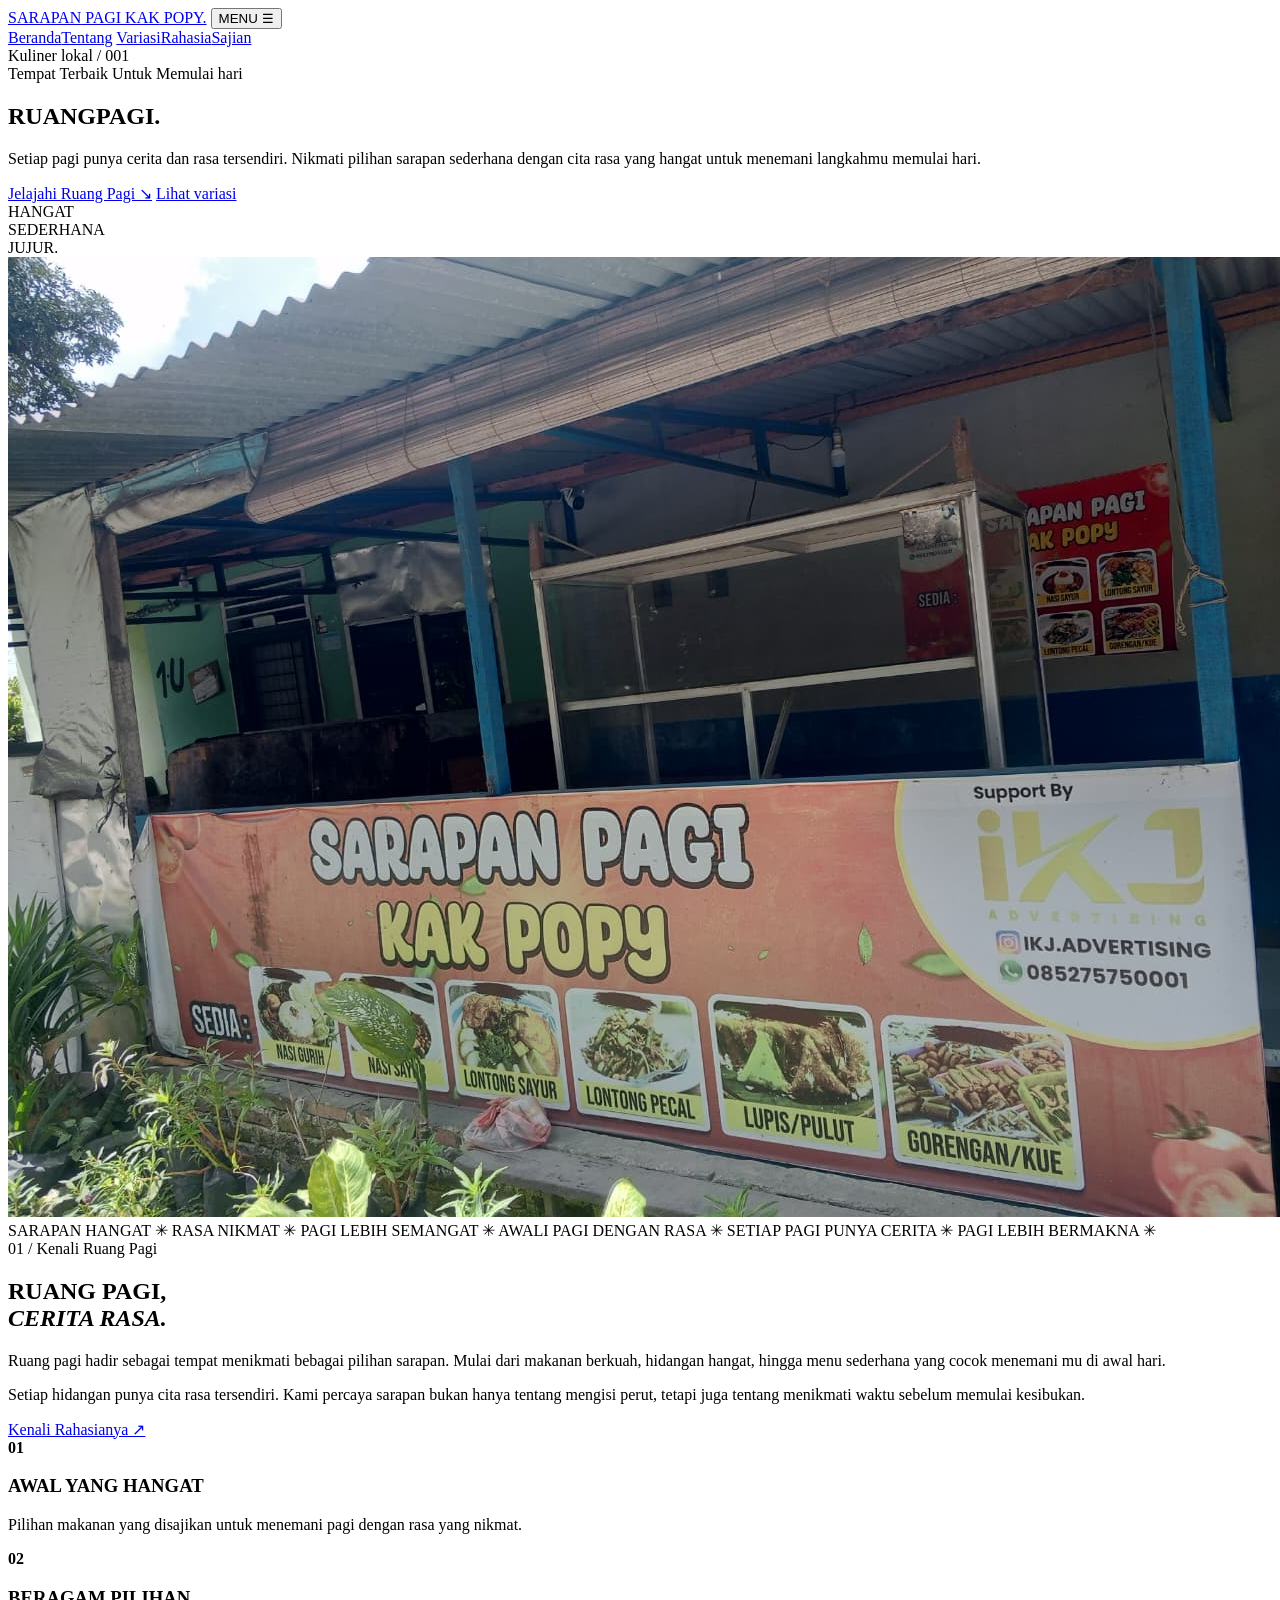
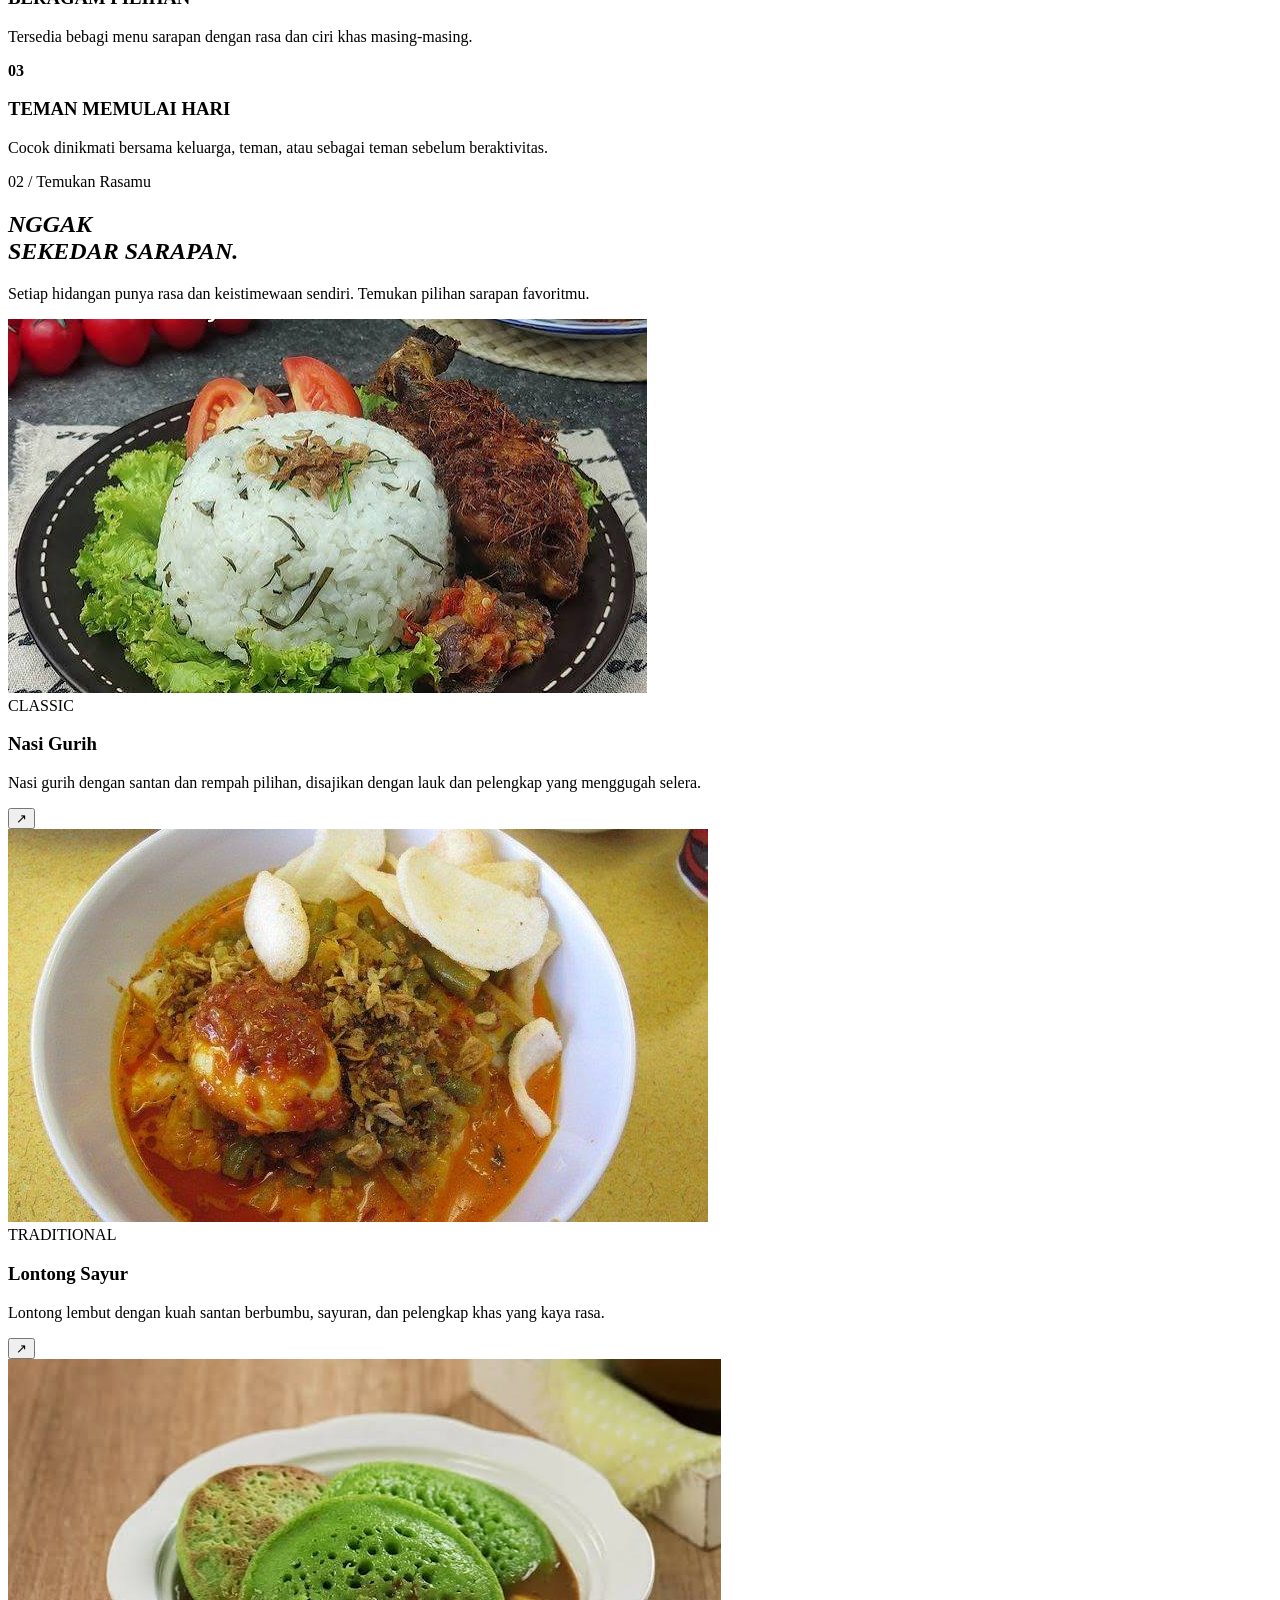
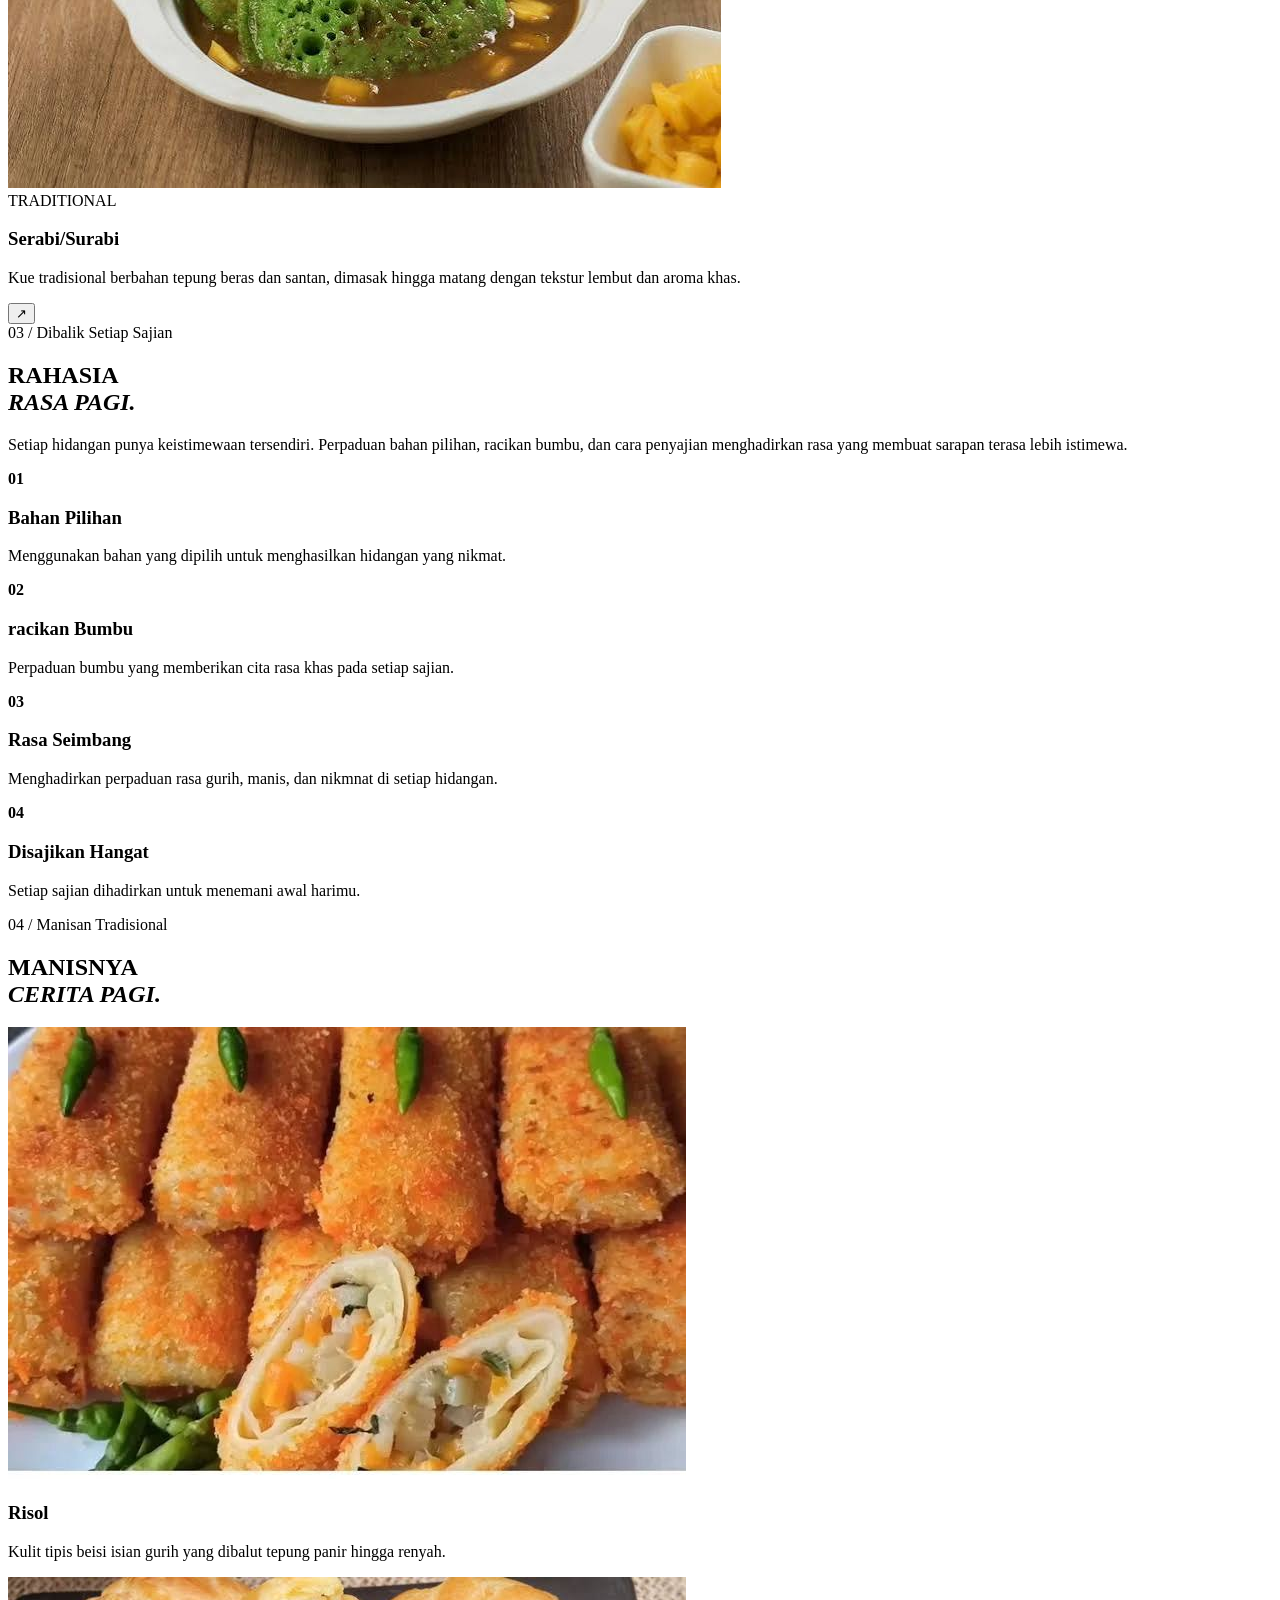
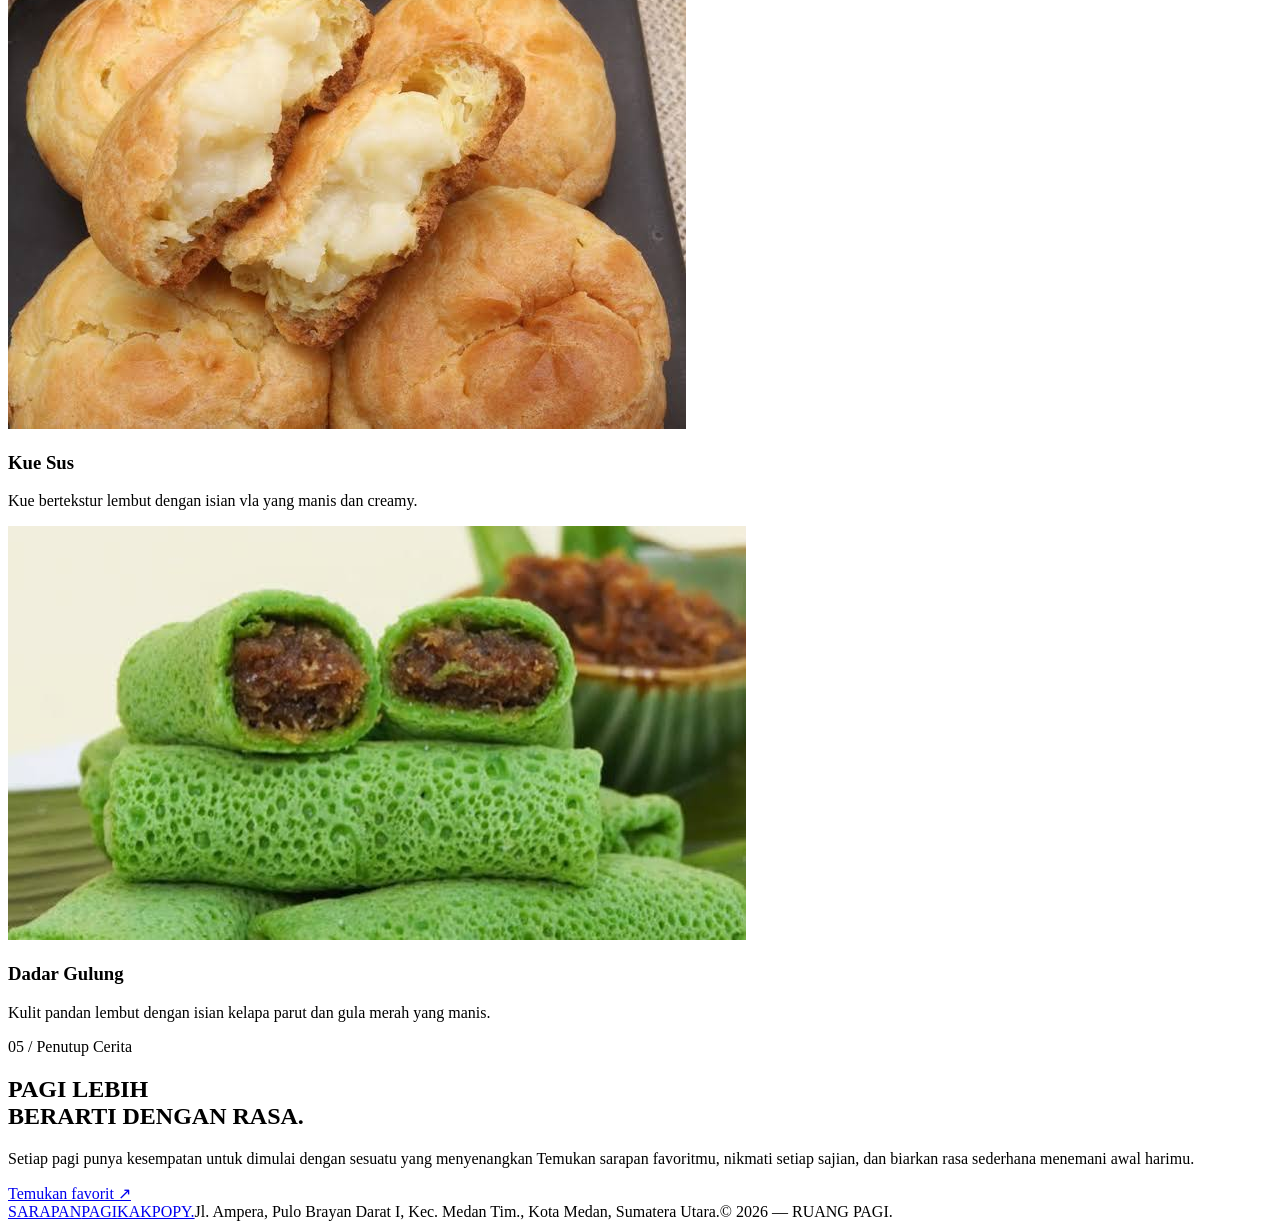
==== index.html @ 819cec2d "Add files via upload" ====
<!DOCTYPE html>
<html lang="id">
<head>
  <meta charset="UTF-8">
  <meta name="viewport" content="width=device-width, initial-scale=1.0">
  <meta name="theme-color" content="#171715">
  <title>RUANGPAGI</title>
  <link rel="stylesheet" href="css/style.css">
</head>
<body>
  <header class="wrap topbar">
    <a class="brand" href="#beranda">SARAPAN<span> PAGI KAK</span> POPY.</a>
    <button class="menu-toggle" id="menuToggle" aria-label="Buka menu">MENU ☰</button>
    <nav id="nav">
      <a href="#beranda">Beranda</a><a href="#tentang">Tentang</a>
      <a href="#variasi">Variasi</a><a href="#Rahasia">Rahasia</a><a href="#Sajian">Sajian</a>
    </nav>
    <span class="eyebrow header-note">Kuliner lokal / 001</span>
  </header>

  <main>
    <section class="wrap hero" id="beranda">
      <div class="hero-copy">
        <div class="eyebrow"> Tempat Terbaik Untuk Memulai hari</div>
        <h1>RUANG<span>PAGI.</span></h1>
        <p>Setiap pagi punya cerita dan rasa tersendiri. Nikmati pilihan sarapan sederhana dengan cita rasa yang hangat untuk menemani langkahmu memulai hari.</p>
        <div class="actions">
          <a class="btn" href="#tentang">Jelajahi Ruang Pagi ↘</a>
          <a class="btn alt" href="#variasi">Lihat variasi</a>
        </div>
      </div>
      <div class="hero-art">
        <div
        class="stamp">HANGAT<br>SEDERHANA<br>JUJUR.<br>
      </div>
        <img
          src="assets/POTO TOKO.jpeg"
          alt="poto toko"
          class="poto-toko"
        >
    </section>
    <div class="ticker">
      <span> SARAPAN HANGAT ✳ RASA NIKMAT ✳ PAGI LEBIH SEMANGAT ✳ AWALI PAGI DENGAN RASA ✳ SETIAP PAGI PUNYA CERITA ✳ PAGI LEBIH BERMAKNA ✳</span>
    </div>
    <section class="section" id="tentang">
      <div class="wrap grid2">
        <div>
          <div class="eyebrow">01 / Kenali Ruang Pagi</div>
          <h2>RUANG PAGI,<br><em>CERITA RASA.</em></h2>
          <p class="copy">Ruang pagi hadir sebagai tempat menikmati bebagai pilihan sarapan. Mulai dari makanan berkuah, hidangan hangat, hingga menu sederhana yang cocok menemani mu di awal hari.</p>
          <p class="copy">Setiap hidangan punya cita rasa tersendiri. Kami percaya sarapan bukan hanya tentang mengisi perut, tetapi juga tentang menikmati waktu sebelum memulai kesibukan.</p>
          <a class="btn" href="#Rahasia">Kenali Rahasianya ↗</a>
        </div>
        <div class="facts">
          <article class="fact"><strong>01</strong><div><h3>AWAL YANG HANGAT</h3><p>Pilihan makanan yang disajikan untuk menemani pagi dengan rasa yang nikmat.</p></div></article>
          <article class="fact"><strong>02</strong><div><h3>BERAGAM PILIHAN</h3><p>Tersedia bebagi menu sarapan dengan rasa dan ciri khas masing-masing.</p></div></article>
          <article class="fact"><strong>03</strong><div><h3>TEMAN MEMULAI HARI</h3><p>Cocok dinikmati bersama keluarga, teman, atau sebagai teman sebelum beraktivitas.</p></div></article>
        </div>
      </div>
    </section>

    <section class="section menu-section" id="variasi">
      <div class="wrap">
        <div class="eyebrow">02 / Temukan Rasamu</div>
        <h2><em>NGGAK</em><br><em>SEKEDAR SARAPAN.</em></h2>
        <p class="copy">Setiap hidangan punya rasa dan keistimewaan sendiri. Temukan pilihan sarapan favoritmu.</p>
        <div class="cards">
          <article class="card"><div class="food-art">
            <img src="assets/Nasi Gurih.jpg" alt="Nasi Gurih" class="menu-photo"></div>
            <div class="card-body">
            <span class="tag">CLASSIC</span><h3>Nasi Gurih</h3><p>Nasi gurih dengan santan dan rempah pilihan, disajikan dengan lauk dan pelengkap yang menggugah selera.</p>
            <button aria-label="Pilih Nasi Gurih" data-choice="Nasi Gurih">↗</button>
          </div></article>
          <article class="card"><div class="food-art">
            <img src="assets/Lontong Sayur.jpg" alt="Lontong Sayur" class="menu-photo"></div>
            <div class="card-body">
            <span class="tag">TRADITIONAL</span><h3>Lontong Sayur</h3><p>Lontong lembut dengan kuah santan berbumbu, sayuran, dan pelengkap khas yang kaya rasa.</p>
            <button aria-label="Pilih Lontong Sayur" data-choice="Lontong Sayur">↗</button>
          </div></article>
          <article class="card"><div class="food-art">
            <img src="assets/Serabi.jpg" alt="Serabi" class="menu-photo"></div>
            <div class="card-body">
            <span class="tag">TRADITIONAL</span><h3>Serabi/Surabi</h3><p>Kue tradisional berbahan tepung beras dan santan, dimasak hingga matang dengan tekstur lembut dan aroma khas.</p>
            <button aria-label="Pilih Serabi/Surabi" data-choice="Serabi/Surabi">↗</button>
          </div></article>
        </div>
      </div>
    </section>

    <section class="section" id="Rahasia">
      <div class="wrap recipe">
        <div><div class="eyebrow">03 / Dibalik Setiap Sajian</div><h2>RAHASIA<br><em>RASA PAGI.</em></h2><p class="copy">Setiap hidangan punya keistimewaan tersendiri. Perpaduan bahan pilihan, racikan bumbu, dan cara penyajian menghadirkan rasa yang membuat sarapan terasa lebih istimewa. </p></div>
        <div class="steps">
          <article class="step"><b>01</b><div><h3>Bahan Pilihan</h3><p>Menggunakan bahan yang dipilih untuk menghasilkan hidangan yang nikmat.</p></div></article>
          <article class="step"><b>02</b><div><h3>racikan Bumbu</h3><p>Perpaduan bumbu yang memberikan cita rasa khas pada setiap sajian.</p></div></article>
          <article class="step"><b>03</b><div><h3>Rasa Seimbang</h3><p>Menghadirkan perpaduan rasa gurih, manis, dan nikmnat di setiap hidangan.</p></div></article>
          <article class="step"><b>04</b><div><h3>Disajikan Hangat</h3><p>Setiap sajian dihadirkan untuk menemani awal harimu.</p></div></article>
        </div>
      </div>
    </section>

    <section class="section" id="Sajian">
      <div class="wrap"><div class="eyebrow">04 / Manisan Tradisional</div><h2>MANISNYA<br><em>CERITA PAGI.</em></h2>
        <div class="gallery">   
          <div class="gallery-item">
            <img src="assets/Risol.jpg" alt="Risol">
            <h3>Risol</h3><p>Kulit tipis beisi isian gurih yang dibalut tepung panir hingga renyah.</p>
          </div>
          <div class="gallery-item">
            <img src="assets/Kue Sus.jpg" alt="Kue Sus">
            <h3>Kue Sus</h3><p>Kue bertekstur lembut dengan isian vla yang manis dan creamy.</p>
          </div>
          <div class="gallery-item">
            <img src="assets/Dadar Gulung.jpg" alt="Dadar Gulung">
            <h3>Dadar Gulung</h3><p>Kulit pandan lembut dengan isian kelapa parut dan gula merah yang manis.</p>
          </div>
    </section>

    <section class="contact" id="kontak"><div class="wrap">
      <div class="eyebrow">05 / Penutup Cerita</div><h2>PAGI LEBIH<br>BERARTI DENGAN RASA.</h2>
      <p>Setiap pagi punya kesempatan untuk dimulai dengan sesuatu yang menyenangkan Temukan sarapan favoritmu, nikmati setiap sajian, dan biarkan rasa sederhana menemani awal harimu.</p>
      <a class="btn" href="#variasi">Temukan favorit ↗</a>
    </div></section>
  </main>

  <footer class="wrap"><a class="brand" href="#beranda">SARAPAN<span>PAGI</span>KAKPOPY.</a><span>Jl. Ampera, Pulo Brayan Darat I, Kec. Medan Tim., Kota Medan, Sumatera Utara.</span><span>© 2026 — RUANG PAGI.</span></footer>
  <div class="toast" id="toast" role="status"></div>
  <script src="js/script.js"></script>
</body>
</html>
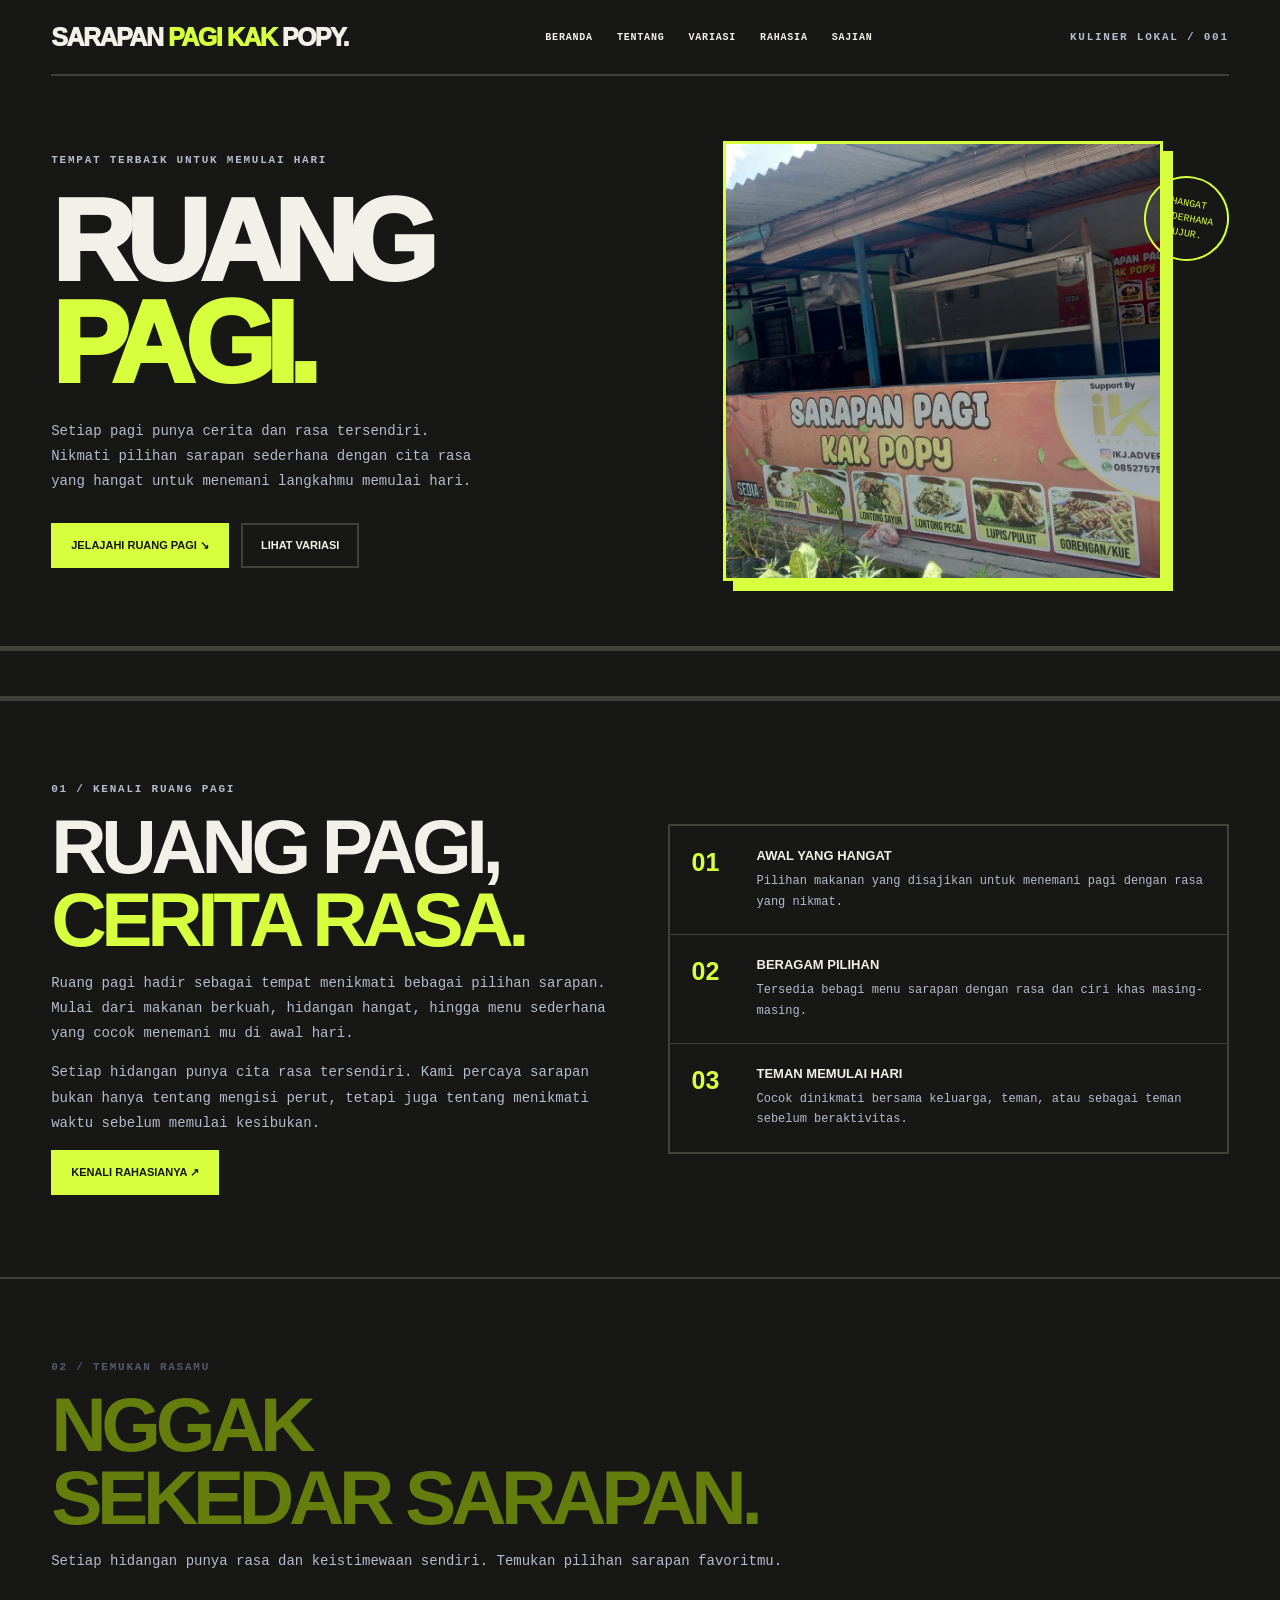
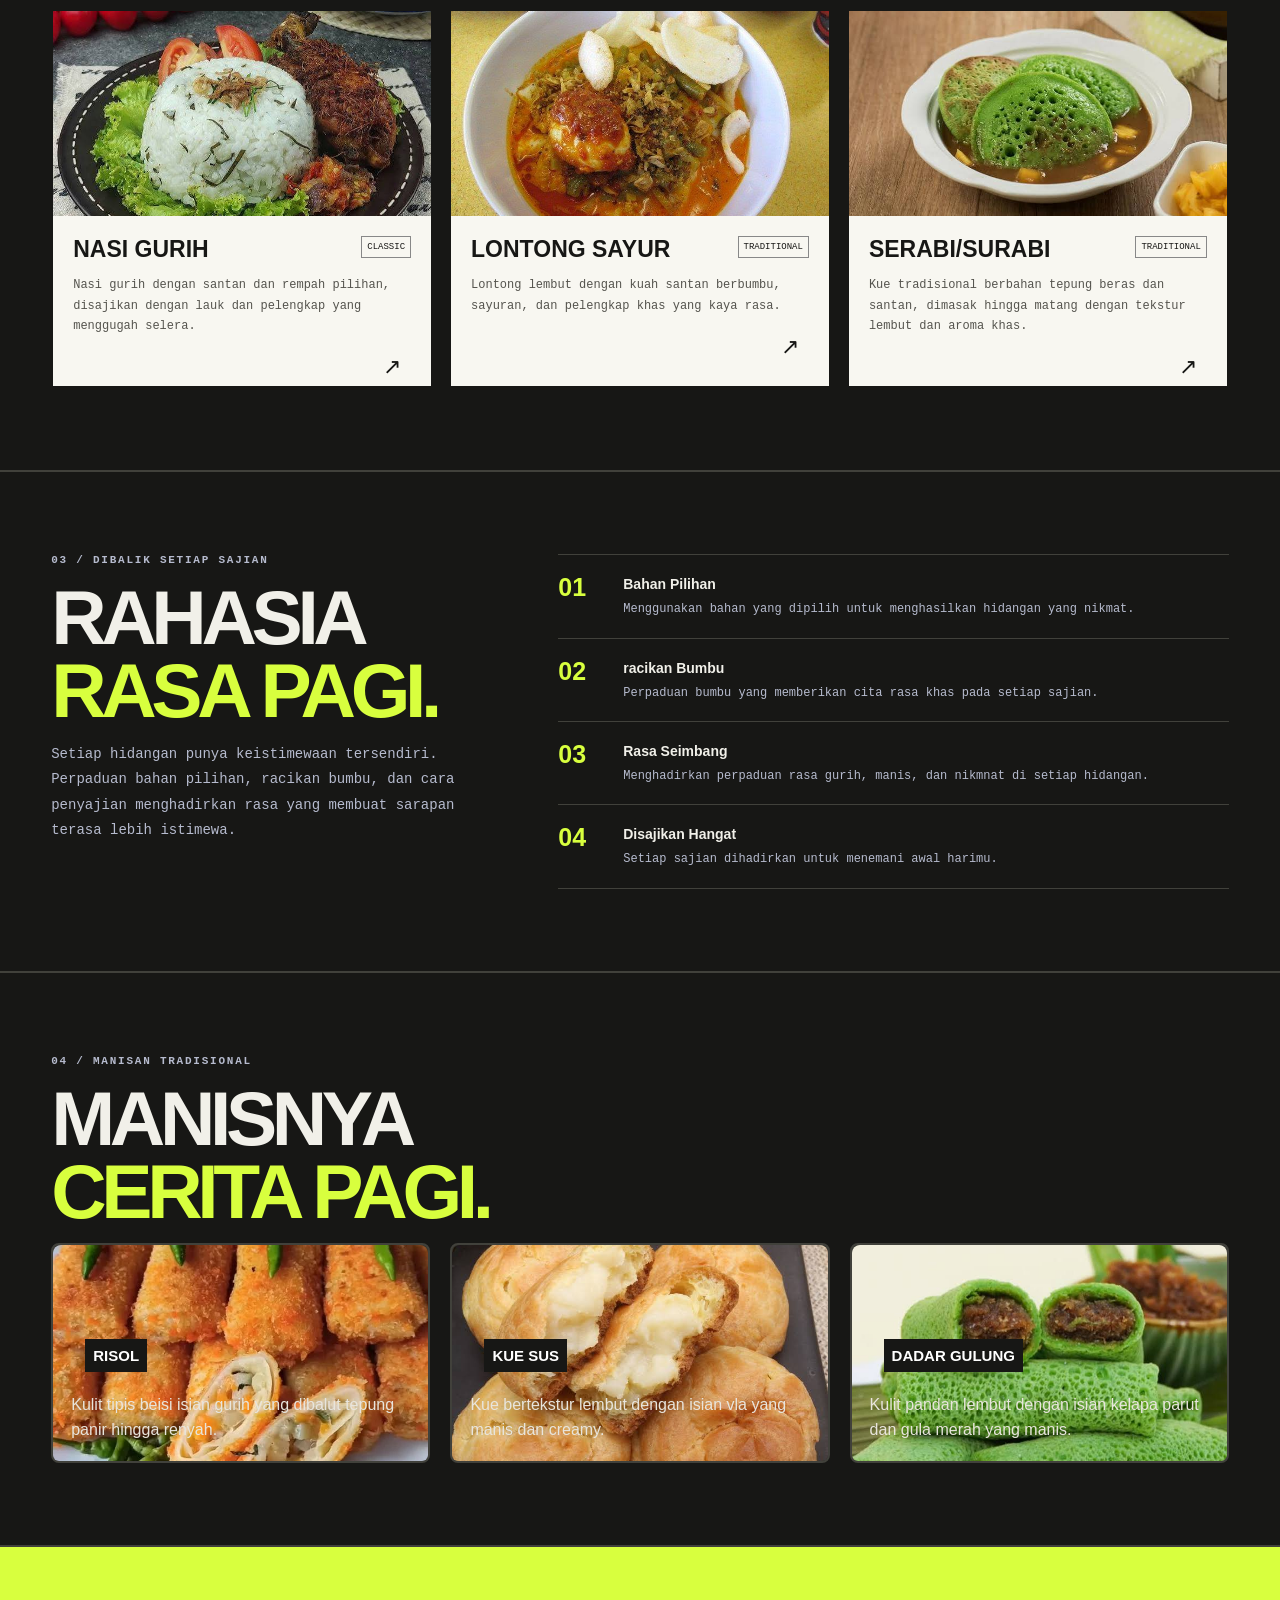
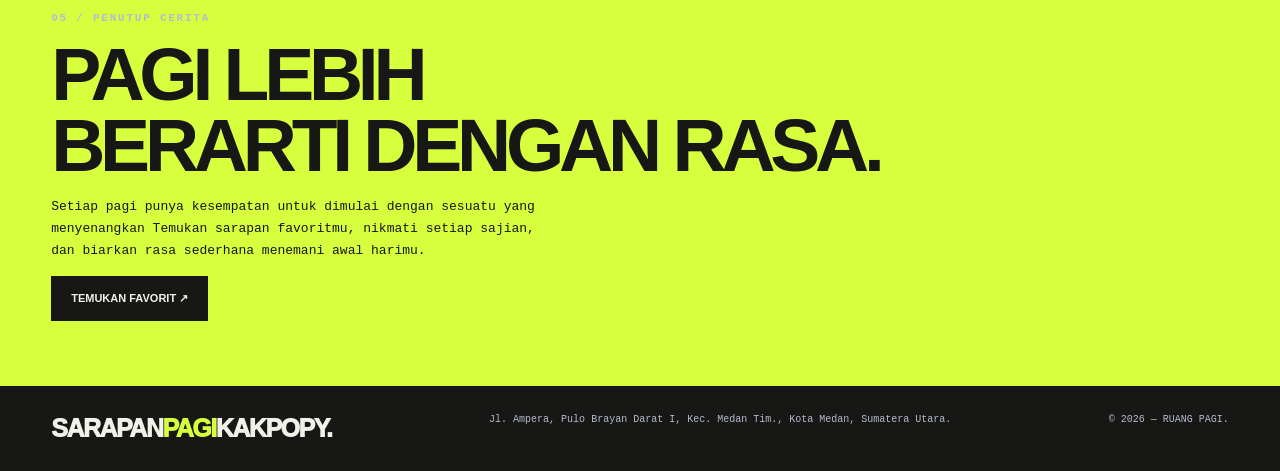
==== commit 3de418f7: "Update index.html" ====
--- a/index.html
+++ b/index.html
@@ -5,7 +5,7 @@
   <meta name="viewport" content="width=device-width, initial-scale=1.0">
   <meta name="theme-color" content="#171715">
   <title>RUANGPAGI</title>
-  <link rel="stylesheet" href="css/style.css">
+  <link rel="stylesheet" href="style.css">
 </head>
 <body>
   <header class="wrap topbar">
--- a/style.css
+++ b/style.css
@@ -0,0 +1,998 @@
+
+/* ========================================
+   01. WARNA DAN PENGATURAN DASAR
+======================================== */
+
+:root {
+    --bg: #171715;
+    --panel: #242420;
+    --panel-light: #30302b;
+    --paper: #f1f0e9;
+    --muted: #b6bbce;
+    --line: #41413b;
+    --acid: #d8ff3e;
+    --dark-text: #171715;
+}
+
+* {
+    box-sizing: border-box;
+}
+
+html {
+    scroll-behavior: smooth;
+    scroll-padding-top: 20px;
+}
+
+body {
+    margin: 0;
+    background: var(--bg);
+    color: var(--paper);
+    font-family: Arial, Helvetica, sans-serif;
+}
+
+img {
+    max-width: 100%;
+}
+
+a {
+    color: inherit;
+    text-decoration: none;
+}
+
+button {
+    font: inherit;
+}
+
+.wrap {
+    width: min(1180px, 92%);
+    margin: 0 auto;
+}
+
+.eyebrow {
+    color: var(--muted);
+    font: 700 11px "Courier New", monospace;
+    letter-spacing: 0.16em;
+    text-transform: uppercase;
+}
+
+
+/* ========================================
+   02. HEADER DAN NAVIGASI
+======================================== */
+
+.topbar {
+    min-height: 76px;
+    display: flex;
+    align-items: center;
+    justify-content: space-between;
+    gap: 24px;
+    border-bottom: 2px solid var(--line);
+}
+
+.brand {
+    font-size: 25px;
+    font-weight: 950;
+    letter-spacing: -1.5px;
+}
+
+.brand span {
+    color: var(--acid);
+}
+
+nav {
+    display: flex;
+    align-items: center;
+    gap: 24px;
+}
+
+nav a {
+    font: 700 10px "Courier New", monospace;
+    letter-spacing: 0.08em;
+    text-transform: uppercase;
+}
+
+nav a:hover {
+    color: var(--acid);
+}
+
+.menu-toggle {
+    display: none;
+    padding: 9px 12px;
+    color: var(--paper);
+    background: var(--panel);
+    border: 2px solid var(--line);
+    cursor: pointer;
+}
+
+
+/* ========================================
+   03. HERO / HALAMAN DEPAN
+======================================== */
+
+.hero {
+    min-height: 570px;
+    display: grid;
+    grid-template-columns: 1fr 1fr;
+    align-items: center;
+    gap: 35px;
+    position: relative;
+    overflow: hidden;
+    background: var(--bg);
+}
+
+.hero:before {
+    content: none;
+}
+
+.hero-copy,
+.hero-art {
+    position: relative;
+    min-width: 0;
+}
+
+.hero h1 {
+    margin: 25px 0;
+    font-size: clamp(65px, 9vw, 125px);
+    line-height: 0.88;
+    letter-spacing: -0.08em;
+    font-weight: 1000;
+    overflow-wrap: anywhere;
+}
+
+.hero h1 span {
+    display: block;
+    color: var(--acid);
+    -webkit-text-stroke: 0;
+}
+
+.hero p {
+    max-width: 440px;
+    color: var(--muted);
+    font: 14px/1.8 "Courier New", monospace;
+}
+
+.actions {
+    display: flex;
+    flex-wrap: wrap;
+    gap: 12px;
+    margin-top: 28px;
+}
+
+.btn {
+    display: inline-block;
+    padding: 14px 18px;
+    color: var(--dark-text);
+    background: var(--acid);
+    border: 2px solid var(--acid);
+    font-size: 11px;
+    font-weight: 900;
+    text-transform: uppercase;
+    cursor: pointer;
+}
+
+.btn:hover {
+    color: var(--acid);
+    background: var(--bg);
+}
+
+.btn.alt {
+    color: var(--paper);
+    background: transparent;
+    border-color: var(--line);
+}
+
+
+/* ========================================
+   04. ILUSTRASI MANGKUK 
+======================================== */
+
+.bowl {
+    width: min(440px, 95%);
+    aspect-ratio: 1.15;
+    margin: auto;
+    position: relative;
+    display: grid;
+    place-items: center;
+    transform: rotate(-5deg);
+}
+
+.shadow {
+    position: absolute;
+    bottom: 6%;
+    width: 85%;
+    height: 18%;
+    background: #0b0d19;
+    border-radius: 50%;
+}
+
+.rim {
+    width: 100%;
+    aspect-ratio: 1.25;
+    border-radius: 50%;
+    background: #aaa69a;
+    border: 5px solid #d0d2dc;
+    display: grid;
+    place-items: center;
+    position: relative;
+    z-index: 1;
+}
+
+.soup {
+    width: 87%;
+    aspect-ratio: 1.25;
+    border-radius: 50%;
+    background: #c9b27a;
+    border: 8px solid #25241f;
+    position: relative;
+    overflow: hidden;
+}
+
+.noodles {
+    position: absolute;
+    inset: 12%;
+    border-radius: 50%;
+    background: repeating-radial-gradient(
+        ellipse,
+        transparent 0 6px,
+        #f4e2a5 7px 10px,
+        #9c854c 11px 13px,
+        transparent 14px 17px
+    );
+    transform: rotate(-20deg);
+}
+
+.meat,
+.carrot,
+.herb,
+.fried {
+    position: absolute;
+    display: block;
+}
+
+.meat {
+    width: 24%;
+    height: 20%;
+    top: 38%;
+    left: 38%;
+    background: #70462c;
+    border-radius: 30%;
+    transform: rotate(20deg);
+}
+
+.meat.m2 {
+    top: 50%;
+    left: 57%;
+    transform: rotate(-25deg) scale(0.8);
+}
+
+.carrot {
+    width: 11%;
+    height: 8%;
+    border-radius: 50%;
+    background: #ed7d2c;
+    top: 25%;
+    left: 25%;
+}
+
+.carrot.c2 {
+    top: 65%;
+    left: 22%;
+}
+
+.herb {
+    width: 18%;
+    height: 5%;
+    top: 27%;
+    left: 54%;
+    background: #5b7737;
+    border-radius: 50%;
+    transform: rotate(-30deg);
+    box-shadow: 8px 10px #405a2b, -10px 15px #789044;
+}
+
+.fried {
+    width: 23%;
+    height: 4%;
+    top: 45%;
+    left: 46%;
+    background: #d8b66a;
+    transform: rotate(30deg);
+    box-shadow: 0 8px #9a7132;
+}
+
+.stamp {
+    position: absolute;
+    right: 0;
+    top: 8%;
+    width: 85px;
+    height: 85px;
+    display: grid;
+    place-items: center;
+    border: 2px solid var(--acid);
+    border-radius: 50%;
+    color: var(--acid);
+    text-align: center;
+    font: 10px/1.5 "Courier New", monospace;
+    transform: rotate(10deg);
+}
+
+
+/* ========================================
+   05. TEKS BERJALAN
+======================================== */
+
+.ticker {
+    padding: 15px 0;
+    color: var(--acid);
+    border-top: 5px solid var(--line);
+    border-bottom: 5px solid var(--line);
+    font: 700 12px "Courier New", monospace;
+    letter-spacing: 0.12em;
+    overflow: hidden;
+    white-space: nowrap;
+}
+
+.ticker {
+  width: 100%;
+  overflow: hidden;
+  white-space: nowrap;
+  box-sizing: border-box;
+}
+
+.ticker span {
+  display: inline-block;
+  padding-left: 100%;
+  animation: ticker-jalan 15s linear infinite;
+}
+
+@keyframes ticker-jalan {
+  from {
+    transform: translateX(0);
+  }
+  to {
+    transform: translateX(-100%);
+  }
+}
+
+
+
+/* ========================================
+   06. SECTION UMUM
+======================================== */
+
+.section {
+    padding: 82px 0;
+    border-bottom: 2px solid var(--line);
+    background: var(--bg);
+}
+
+.grid2 {
+    display: grid;
+    grid-template-columns: 1fr 1fr;
+    gap: 55px;
+    align-items: center;
+}
+
+.section h2 {
+    margin: 15px 0;
+    font-size: clamp(42px, 6vw, 78px);
+    line-height: 0.95;
+    letter-spacing: -0.07em;
+    text-transform: uppercase;
+    overflow-wrap: anywhere;
+}
+
+.section h2 em {
+    color: var(--acid);
+    font-style: normal;
+}
+
+.copy {
+    color: var(--muted);
+    font: 14px/1.8 "Courier New", monospace;
+}
+
+
+/* ========================================
+   07. FAKTA TENTANG RUANG PAGI
+======================================== */
+
+.facts {
+    border: 2px solid var(--line);
+}
+
+.fact {
+    display: grid;
+    grid-template-columns: 50px 1fr;
+    gap: 15px;
+    padding: 22px;
+    border-bottom: 1px solid var(--line);
+}
+
+.fact:last-child {
+    border-bottom: 0;
+}
+
+.fact strong {
+    color: var(--acid);
+    font-size: 25px;
+}
+
+.fact h3 {
+    margin: 0 0 8px;
+    font-size: 13px;
+    text-transform: uppercase;
+}
+
+.fact p {
+    margin: 0;
+    color: var(--muted);
+    font: 12px/1.7 "Courier New", monospace;
+}
+
+
+/* ========================================
+   08. MENU RUANG PAGI
+======================================== */
+
+.menu-section {
+    color: var(--dark-text);
+    background: var(--paper);
+    border-bottom: 2px solid var(--line);
+}
+
+.menu-section .eyebrow {
+    color: #55596b;
+}
+
+.menu-section h2 em {
+    color: #657d0d;
+}
+
+.cards {
+    display: grid;
+    grid-template-columns: repeat(3, minmax(0, 1fr));
+    gap: 16px;
+    margin-top: 35px;
+    align-items: stretch;
+}
+
+.card {
+    min-width: 0;
+    border: 2px solid var(--dark-text);
+    background: #f8f7f1;
+}
+
+.food-art {
+    height: 205px;
+    display: grid;
+    place-items: center;
+    overflow: hidden;
+    background: #30302b;
+}
+
+.mini {
+    width: min(170px, 80%);
+    height: 120px;
+    border-radius: 50%;
+    background: #c9b27a;
+    border: 5px solid #a7a092;
+    position: relative;
+    transform: rotate(-8deg);
+}
+
+.mini:after {
+    content: "";
+    position: absolute;
+    inset: 20px;
+    border-radius: 50%;
+    background: repeating-radial-gradient(
+        ellipse,
+        transparent 0 5px,
+        #f5e5b4 6px 9px,
+        #9c8248 10px 12px
+    );
+}
+
+.card:nth-child(2) .mini:after {
+    background:
+        radial-gradient(ellipse at 35% 35%, #65402a 0 12%, transparent 13%),
+        radial-gradient(ellipse at 65% 60%, #865b39 0 14%, transparent 15%),
+        #c9b27a;
+}
+
+.card:nth-child(3) .mini:after {
+    background:
+        radial-gradient(ellipse at 35% 35%, #64813c 0 12%, transparent 13%),
+        radial-gradient(ellipse at 65% 60%, #e87c35 0 10%, transparent 11%),
+        #c9b27a;
+}
+
+.card-body {
+    padding: 20px;
+}
+
+.card h3 {
+    margin: 0;
+    font-size: clamp(17px, 2vw, 23px);
+    text-transform: uppercase;
+    overflow-wrap: anywhere;
+}
+
+.tag {
+    float: right;
+    margin-left: 8px;
+    padding: 5px;
+    border: 1px solid #888;
+    font: 9px "Courier New", monospace;
+}
+
+.card p {
+    color: #55544e;
+    font: 12px/1.7 "Courier New", monospace;
+}
+
+.card button {
+    float: right;
+    padding: 4px 8px;
+    color: var(--dark-text);
+    background: transparent;
+    border: 2px solid transparent;
+    font-size: 22px;
+    cursor: pointer;
+}
+
+.card button:hover {
+    color: #657a0e;
+    border-color: #657a0e;
+}
+
+
+/* ========================================
+   09. RESEP DAN LANGKAH MEMASAK
+======================================== */
+
+.recipe {
+    display: grid;
+    grid-template-columns: 0.8fr 1.2fr;
+    gap: 60px;
+}
+
+.steps {
+    border-top: 1px solid var(--line);
+}
+
+.step {
+    display: grid;
+    grid-template-columns: 50px 1fr;
+    gap: 15px;
+    padding: 18px 0;
+    border-bottom: 1px solid var(--line);
+}
+
+.step b {
+    color: var(--acid);
+    font-size: 25px;
+}
+
+.step h3 {
+    margin: 3px 0 7px;
+    font-size: 14px;
+}
+
+.step p {
+    margin: 0;
+    color: var(--muted);
+    font: 12px/1.7 "Courier New", monospace;
+}
+
+
+/* ========================================
+   10. GALERI
+======================================== */
+
+.gallery {
+    display: grid;
+    grid-template-columns: 1.3fr 1fr 1fr;
+    gap: 12px;
+}
+
+.gallery div {
+    min-width: 0;
+    height: 220px;
+    padding: 18px;
+    display: flex;
+    flex-direction: column;
+    justify-content: flex-end;
+    align-items: flex-start;
+    position: relative;
+    overflow: hidden;
+    background: var(--panel-light);
+    border: 2px solid var(--line);
+}
+
+.gallery img {
+    position: absolute;
+    inset: 0;
+    width: 100%;
+    height: 100%;
+    object-fit: cover;
+}
+
+.gallery h3 {
+    position: relative;
+    z-index: 1;
+    max-width: 100%;
+    margin: 0;
+    padding: 8px;
+    color: #fff;
+    background: var(--bg);
+    font-size: 15px;
+    text-transform: uppercase;
+    overflow-wrap: anywhere;
+}
+
+
+/* ========================================
+   11. BAGIAN KONTAK
+======================================== */
+
+.contact {
+    padding: 65px 0;
+    color: var(--dark-text);
+    background: var(--acid);
+}
+
+.contact h2 {
+    margin: 15px 0;
+    font-size: clamp(42px, 7vw, 75px);
+    line-height: 0.95;
+    letter-spacing: -0.07em;
+}
+
+.contact p {
+    max-width: 500px;
+    font: 13px/1.7 "Courier New", monospace;
+}
+
+.contact .btn {
+    color: var(--paper);
+    background: var(--dark-text);
+    border-color: var(--dark-text);
+}
+
+
+/* ========================================
+   12. FOOTER DAN NOTIFIKASI
+======================================== */
+
+footer {
+    padding: 28px 0;
+    display: flex;
+    justify-content: space-between;
+    gap: 20px;
+    color: var(--muted);
+    font: 10px "Courier New", monospace;
+}
+
+footer .brand {
+    color: var(--paper);
+    font-family: Arial, Helvetica, sans-serif;
+}
+
+.toast {
+    position: fixed;
+    z-index: 20;
+    bottom: 20px;
+    left: 50%;
+    max-width: 90%;
+    padding: 14px 20px;
+    color: var(--dark-text);
+    background: var(--acid);
+    font: 700 12px "Courier New", monospace;
+    text-align: center;
+    opacity: 0;
+    transform: translate(-50%, 20px);
+    transition: 0.2s;
+    pointer-events: none;
+}
+
+.toast.show {
+    opacity: 1;
+    transform: translate(-50%, 0);
+}
+
+
+/* ========================================
+   13. RESPONSIVE UNTUK TABLET DAN HP
+======================================== */
+
+@media (max-width: 900px) {
+    .hero {
+        gap: 20px;
+    }
+
+    .hero h1 {
+        font-size: clamp(55px, 9vw, 85px);
+    }
+
+    .cards {
+        grid-template-columns: repeat(2, minmax(0, 1fr));
+    }
+
+    .gallery {
+        grid-template-columns: repeat(2, minmax(0, 1fr));
+    }
+
+    .gallery div:first-child {
+        grid-column: span 2;
+    }
+}
+
+
+/* ========================================
+   14. RESPONSIVE HP
+======================================== */
+
+@media (max-width: 600px) {
+    .wrap {
+        width: 90%;
+    }
+
+    .topbar {
+        min-height: 68px;
+    }
+
+    .brand {
+        font-size: 22px;
+    }
+
+    .menu-toggle {
+        display: block;
+    }
+
+    .header-note {
+        display: none;
+    }
+
+    nav {
+        display: none;
+        position: absolute;
+        top: 68px;
+        left: 0;
+        right: 0;
+        z-index: 10;
+        padding: 20px 5%;
+        background: var(--bg);
+        border-bottom: 2px solid var(--line);
+        flex-direction: column;
+        gap: 20px;
+    }
+
+    nav.open {
+        display: flex;
+    }
+
+    .hero {
+        min-height: auto;
+        grid-template-columns: 1fr;
+        padding: 35px 0 45px;
+    }
+
+    .hero-art {
+        grid-row: 1;
+        min-height: 260px;
+    }
+
+    .hero-copy {
+        grid-row: 2;
+    }
+
+    .hero h1 {
+        font-size: clamp(55px, 15vw, 82px);
+        margin: 18px 0;
+    }
+
+    .hero p {
+        font-size: 13px;
+    }
+
+    .bowl {
+        width: min(320px, 85%);
+    }
+
+    .stamp {
+        right: 0;
+        top: 0;
+        width: 70px;
+        height: 70px;
+        font-size: 9px;
+    }
+
+    .section {
+        padding: 55px 0;
+    }
+
+    .section h2 {
+        font-size: clamp(38px, 11vw, 60px);
+    }
+
+    .grid2,
+    .recipe {
+        grid-template-columns: 1fr;
+        gap: 30px;
+    }
+
+    .cards {
+        grid-template-columns: 1fr;
+    }
+
+    .card h3 {
+        font-size: 22px;
+    }
+
+    .food-art {
+        height: 220px;
+    }
+
+    .gallery {
+        grid-template-columns: 1fr;
+    }
+
+    .gallery div,
+    .gallery div:first-child {
+        grid-column: auto;
+        height: 220px;
+    }
+
+    .contact {
+        padding: 50px 0;
+    }
+
+    .contact h2 {
+        font-size: clamp(38px, 11vw, 60px);
+    }
+
+    footer {
+        flex-direction: column;
+        line-height: 1.7;
+    }
+}
+
+.poto-toko {
+  width: 100%;
+  max-width: 440px;
+  aspect-ratio: 1 / 1;
+  object-fit: cover;
+  border: 3px solid #d8ff3e;
+  box-shadow: 10px 10px 0 #d8ff3e;
+  display: block;
+  margin: auto;
+}
+
+.menu-photo {
+  width: 100%;
+  height: 205px;
+  object-fit: cover;
+  display: block;
+}
+
+/* Memperbaiki galeri */
+#galeri .gallery {
+  display: grid;
+  grid-template-columns: repeat(3, minmax(0, 1fr));
+  gap: 20px;
+  align-items: stretch;
+}
+
+#galeri .gallery-item {
+  display: flex;
+  flex-direction: column;
+  min-width: 0;
+  overflow: hidden;
+}
+
+#galeri .gallery-item img {
+  width: 100%;
+  height: 220px;
+  object-fit: cover;
+  display: block;
+}
+
+#galeri .gallery-item h3 {
+  margin: 15px 0;
+  overflow-wrap: break-word;
+}
+
+@media (max-width: 700px) {
+  #galeri .gallery {
+    grid-template-columns: 1fr;
+  }
+}
+
+/* PERBAIKAN LATAR DAN GALERI */
+
+body {
+    background: #171715 !important;
+    background-image: none !important;
+}
+
+#galeri,
+#variasi {
+    background: #171715 !important;
+    background-image: none !important;
+}
+
+.gallery {
+    display: grid;
+    grid-template-columns: repeat(3, minmax(0, 1fr));
+    gap: 20px;
+    align-items: stretch;
+}
+
+.gallery-item {
+    min-width: 0;
+    overflow: hidden;
+    background: #242420;
+    border: 1px solid #3b4261;
+    border-radius: 8px;
+    padding-bottom: 16px;
+}
+
+.gallery-item img {
+    display: block;
+    width: 100%;
+    height: 220px;
+    object-fit: cover;
+}
+
+.gallery-item h3 {
+    color: #ffffff;
+    margin: 16px 14px 8px;
+}
+
+.gallery-item p {
+    color: #d0d4e3;
+    margin: 0 14px;
+    line-height: 1.6;
+}
+
+@media (max-width: 700px) {
+    .gallery {
+        grid-template-columns: 1fr;
+    }
+
+    .gallery-item img {
+        height: 240px;
+    }
+}
+
+/* Perbaikan posisi kartu gallery */
+.gallery div {
+  position: relative;
+  overflow: hidden;
+  display: flex;
+  flex-direction: column;
+  justify-content: flex-end;
+  min-height: 220px;
+  padding: 18px;
+  box-sizing: border-box;
+}
+
+/* Gambar jangan menutupi teks */
+.gallery img {
+  display: block;
+  width: 100%;
+  height: 220px;
+  object-fit: cover;
+  border-radius: 8px;
+}
+
+/* Teks deskripsi lebih jelas */
+.gallery p {
+  position: relative;
+  z-index: 2;
+  margin: 12px 0 0;
+  color: #e8e5dd;
+  line-height: 1.6;
+}
